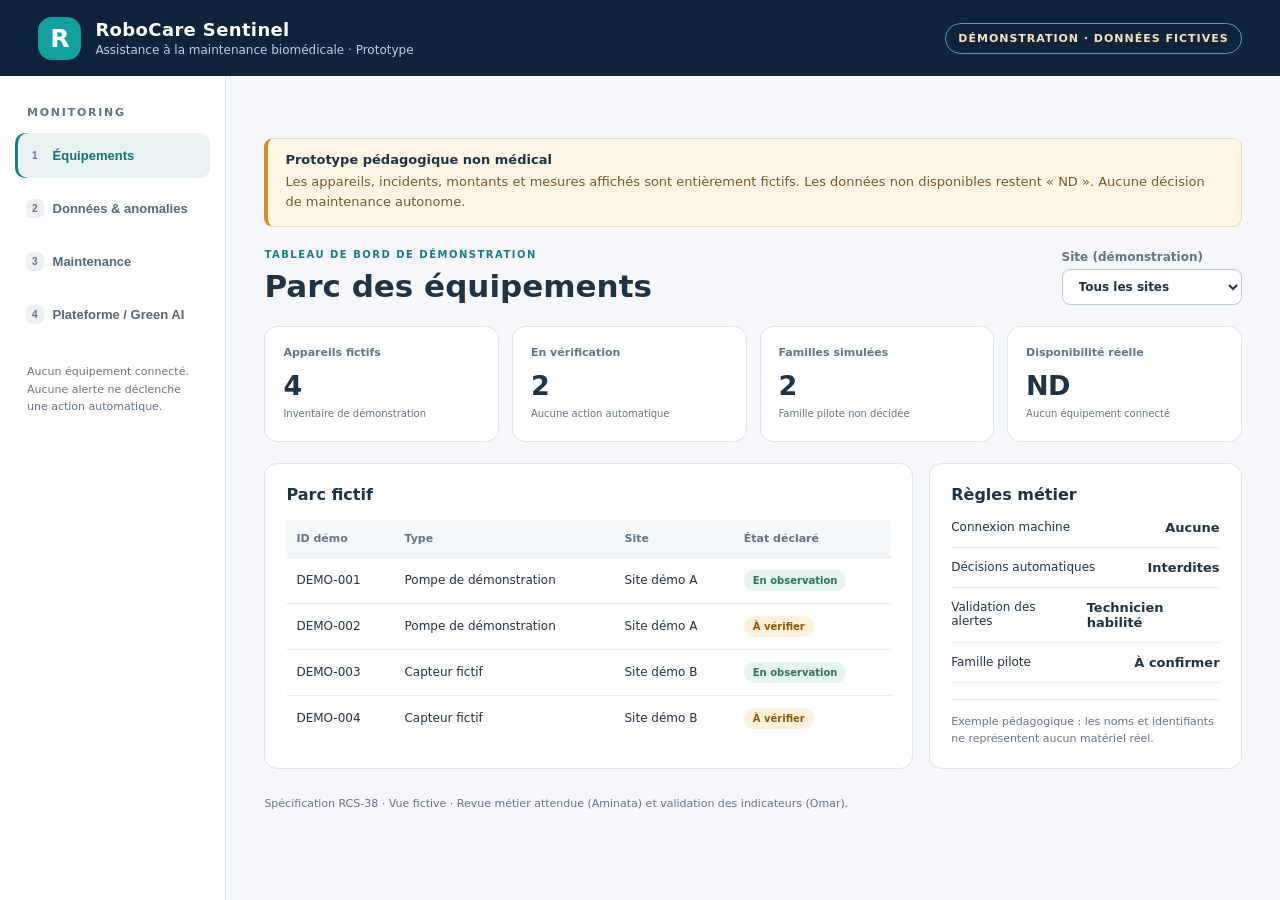
==== frontend/monitoring/index.html @ 45bf80dd "feat(RCS-38): prototype web monitoring 4 volets sur données fictives" ====
<!doctype html>
<html lang="fr">
<head>
  <meta charset="utf-8">
  <meta name="viewport" content="width=device-width,initial-scale=1">
  <meta name="description" content="Prototype web RoboCare Sentinel — quatre vues de monitoring sur données fictives.">
  <title>RoboCare Sentinel | Monitoring démonstration</title>
  <link rel="stylesheet" href="./style.css">
  <script defer src="./app.js"></script>
</head>
<body>
  <a class="skip" href="#main">Aller au contenu</a>
  <header class="masthead">
    <div class="brand">
      <span class="brand-symbol" aria-hidden="true">R</span>
      <div><strong>RoboCare Sentinel</strong><small>Assistance à la maintenance biomédicale · Prototype</small></div>
    </div>
    <div class="demo-label">DÉMONSTRATION · DONNÉES FICTIVES</div>
  </header>
  <div class="page">
    <aside class="sidebar" aria-label="Menu des indicateurs">
      <div class="nav-heading">Monitoring</div>
      <nav id="nav" aria-label="Sections de monitoring"></nav>
      <div class="sidebar-note">Aucun équipement connecté. Aucune alerte ne déclenche une action automatique.</div>
    </aside>
    <main id="main">
      <section class="notice" role="status">
        <strong>Prototype pédagogique non médical</strong>
        <p>Les appareils, incidents, montants et mesures affichés sont entièrement fictifs. Les données non disponibles restent « ND ». Aucune décision de maintenance autonome.</p>
      </section>
      <div class="toolbar">
        <div>
          <p class="eyebrow">Tableau de bord de démonstration</p>
          <h1 id="section-title">Chargement...</h1>
        </div>
        <label for="site-filter">Site (démonstration)
          <select id="site-filter" aria-label="Filtrer les données fictives par site">
            <option value="all">Tous les sites</option>
          </select>
        </label>
      </div>
      <div id="content" aria-live="polite"><p>Chargement des données de démonstration...</p></div>
      <footer>Spécification RCS-38 · Vue fictive · Revue métier attendue (Aminata) et validation des indicateurs (Omar).</footer>
    </main>
  </div>
</body>
</html>
---- frontend/monitoring/style.css ----
:root{font-family:Inter,ui-sans-serif,system-ui,-apple-system,Segoe UI,Roboto,sans-serif;--navy:#0d243b;--ink:#1e3346;--muted:#607486;--paper:#f5f7fb;--line:#dce5ed;--accent:#187c85;--warm:#8a4e08;--warn-bg:#fff6e5;--pale:#eaf5f4}
*{box-sizing:border-box}html,body{margin:0;min-height:100%;background:var(--paper);color:var(--ink)}
.skip{position:absolute;top:-100px;left:15px;background:white;padding:12px;z-index:10}.skip:focus{top:4px}
.masthead{background:var(--navy);color:white;min-height:76px;padding:16px clamp(18px,3vw,48px);display:flex;align-items:center;justify-content:space-between;gap:20px;flex-wrap:wrap}
.brand{display:flex;align-items:center;gap:14px}.brand-symbol{display:grid;place-items:center;background:#15a0a0;color:white;border-radius:14px;height:43px;width:43px;font-weight:800;font-size:25px}.brand strong{font-size:18px;letter-spacing:.02em}.brand small{display:block;color:#bbd4dc;font-size:12px;margin-top:3px}
.demo-label{border:1px solid #6697a5;border-radius:30px;color:#f5e4bb;font-size:11px;font-weight:700;letter-spacing:.09em;padding:8px 12px}
.page{display:grid;grid-template-columns:226px minmax(0,1fr);min-height:calc(100vh - 76px)}.sidebar{background:white;padding:30px 15px;border-right:1px solid var(--line)}.nav-heading{font-size:11px;letter-spacing:.16em;font-weight:700;color:var(--muted);text-transform:uppercase;margin:0 12px 14px}
#nav{display:grid;gap:8px}.nav-btn{border:0;width:100%;padding:13px 11px;text-align:left;display:flex;align-items:center;gap:9px;border-radius:10px;background:transparent;color:#526777;cursor:pointer;font-weight:600;font-size:13px}.nav-btn:hover,.nav-btn:focus-visible{background:#eef7f7;outline-offset:3px}.nav-btn[aria-current=page]{background:#e6f3f2;color:#116f77;box-shadow:inset 3px 0 var(--accent)}.nav-num{font-size:10px;padding:4px 6px;border-radius:6px;background:#ebf0f5;color:#607486}
.sidebar-note{font-size:11px;color:var(--muted);line-height:1.6;margin:26px 12px 0}
main{max-width:1400px;width:100%;padding:30px clamp(15px,3vw,46px);margin:auto}
.notice{border:1px solid #efd9ae;background:var(--warn-bg);border-left:4px solid #d28e29;padding:13px 17px;border-radius:9px;margin-bottom:22px;font-size:13px}.notice p{margin:5px 0 0;line-height:1.55;color:#71582c}
.toolbar{display:flex;justify-content:space-between;align-items:end;gap:18px;flex-wrap:wrap;margin:22px 0 21px}.eyebrow{color:var(--accent);text-transform:uppercase;letter-spacing:.15em;font-size:10px;font-weight:800;margin:0 0 8px}
h1{font-size:clamp(22px,3vw,31px);line-height:1.2;margin:0}h2{font-size:16px;margin:0 0 16px}h3{font-size:13px;margin:0 0 5px}
label{font-size:12px;font-weight:650;color:var(--muted);display:grid;gap:5px}select{background:white;color:var(--ink);border:1px solid #bacbd6;border-radius:8px;padding:9px 12px;min-width:180px;font:inherit}
.metric-grid{display:grid;grid-template-columns:repeat(4,minmax(0,1fr));gap:13px;margin:0 0 21px}.metric{background:#fff;padding:18px 18px 16px;border:1px solid var(--line);border-radius:13px;min-height:116px}.metric small{display:block;color:var(--muted);font-size:11px;font-weight:600;line-height:1.4}.metric strong{display:block;font-size:27px;margin:10px 0 0;letter-spacing:-.02em}.metric .sub{font-size:10px;color:var(--muted);margin-top:7px}
.panels{display:grid;grid-template-columns:minmax(0,1.35fr) minmax(230px,.65fr);gap:16px}.panel{background:white;border:1px solid var(--line);border-radius:13px;padding:21px;overflow:auto}.panel.full{grid-column:1/-1}
table{width:100%;border-collapse:collapse;font-size:12px;text-align:left}thead{color:var(--muted);background:#f4f8fa}th{font-weight:650;font-size:11px}td,th{padding:12px 10px;border-bottom:1px solid #e6edf2}tr:last-child td{border-bottom:0}
.tag{display:inline-block;border-radius:30px;padding:5px 9px;font-size:10px;font-weight:700;background:#e4f4ee;color:#2f725b}.tag.warn{background:#fff1dc;color:#8b5908}.tag.critical{background:#fbe9ea;color:#a63f45}.tag.nd{background:#eff2f5;color:#697885}
.empty{background:#f8fafc;border-radius:9px;padding:19px;color:#617587;font-size:13px;line-height:1.5}
.summary{display:grid;gap:12px}.summary-row{display:flex;justify-content:space-between;gap:10px;font-size:12px;padding-bottom:12px;border-bottom:1px solid #e7edf1}.summary-row strong{font-size:13px}
.hint{margin:16px 0 0;border-top:1px solid #e9edf2;padding-top:13px;font-size:11px;color:var(--muted);line-height:1.55}
bar{display:block;height:9px;background:#edf2f5;border-radius:20px;overflow:hidden}bar>i{display:block;background:#2d99a0;height:100%;border-radius:20px}
.bar-group{display:grid;gap:16px}.bar-heading{display:flex;justify-content:space-between;font-size:12px;font-weight:600;margin-bottom:7px}
footer{color:var(--muted);font-size:11px;padding:28px 0}
@media(max-width:1080px){.metric-grid{grid-template-columns:repeat(2,minmax(0,1fr))}.panels{grid-template-columns:1fr}.panel.full{grid-column:auto}}
@media(max-width:690px){.page{grid-template-columns:1fr}.sidebar{border-right:0;border-bottom:1px solid var(--line);padding:15px}.nav-heading,.sidebar-note{display:none}#nav{display:flex;overflow-x:auto;gap:5px}.nav-btn{white-space:nowrap;width:auto}.metric-grid{grid-template-columns:1fr 1fr}.toolbar{align-items:start}main{padding:22px 14px}.demo-label{font-size:9px}.brand small{font-size:10px}}
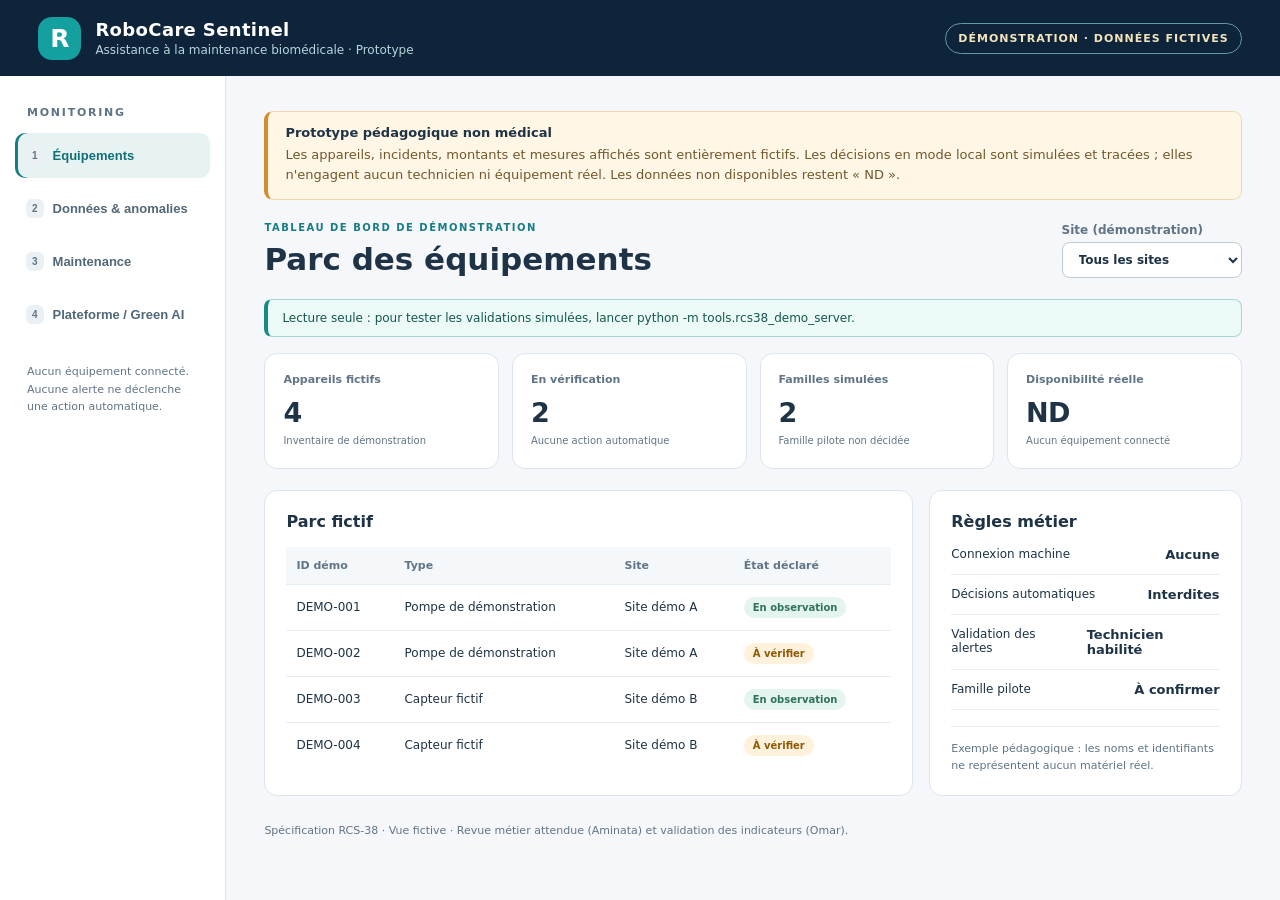
==== commit 0d8a8159: "feat(RCS-38): connecter les décisions de l'interface à l'API locale et au journal SQLite" ====
--- a/frontend/monitoring/index.html
+++ b/frontend/monitoring/index.html
@@ -26,7 +26,7 @@
     <main id="main">
       <section class="notice" role="status">
         <strong>Prototype pédagogique non médical</strong>
-        <p>Les appareils, incidents, montants et mesures affichés sont entièrement fictifs. Les données non disponibles restent « ND ». Aucune décision de maintenance autonome.</p>
+        <p>Les appareils, incidents, montants et mesures affichés sont entièrement fictifs. Les décisions en mode local sont simulées et tracées ; elles n'engagent aucun technicien ni équipement réel. Les données non disponibles restent « ND ».</p>
       </section>
       <div class="toolbar">
         <div>
@@ -39,7 +39,8 @@
           </select>
         </label>
       </div>
-      <div id="content" aria-live="polite"><p>Chargement des données de démonstration...</p></div>
+      <p id="feedback" class="feedback" role="status" aria-live="polite" hidden></p>
+      <div id="content"><p>Chargement des données de démonstration...</p></div>
       <footer>Spécification RCS-38 · Vue fictive · Revue métier attendue (Aminata) et validation des indicateurs (Omar).</footer>
     </main>
   </div>
--- a/frontend/monitoring/style.css
+++ b/frontend/monitoring/style.css
@@ -24,3 +24,16 @@
 footer{color:var(--muted);font-size:11px;padding:28px 0}
 @media(max-width:1080px){.metric-grid{grid-template-columns:repeat(2,minmax(0,1fr))}.panels{grid-template-columns:1fr}.panel.full{grid-column:auto}}
 @media(max-width:690px){.page{grid-template-columns:1fr}.sidebar{border-right:0;border-bottom:1px solid var(--line);padding:15px}.nav-heading,.sidebar-note{display:none}#nav{display:flex;overflow-x:auto;gap:5px}.nav-btn{white-space:nowrap;width:auto}.metric-grid{grid-template-columns:1fr 1fr}.toolbar{align-items:start}main{padding:22px 14px}.demo-label{font-size:9px}.brand small{font-size:10px}}
+
+/* Décisions fictives : contrôles et retours accessibles */
+.feedback{border:1px solid #a6d5d3;border-left:4px solid #168b84;background:#ecfaf7;padding:11px 14px;border-radius:8px;color:#15564f;font-size:12px;margin:0 0 16px}
+.feedback.error{border-color:#edc4bc;border-left-color:#bb5943;background:#fff1ed;color:#8c3527}
+.decision-controls{min-width:210px;display:flex;flex-wrap:wrap;align-items:end;gap:7px}
+.confirmation-label{width:100%;display:flex;flex-direction:row;align-items:center;gap:7px;color:#475c6d;font-size:11px;font-weight:600}
+.simulation-confirm{height:16px;width:16px;accent-color:#187c85}
+.action-btn{border:1px solid #a7ccd0;border-radius:7px;padding:7px 10px;font-size:11px;font-weight:700;background:#def4ef;color:#1c6b58;cursor:pointer}
+.action-btn.reject{background:#fff0e9;border-color:#e7bea9;color:#a14d2e}
+.action-btn:focus-visible,.reason-select:focus-visible{outline:3px solid #52c6bb;outline-offset:2px}
+.action-btn:disabled{opacity:.55;cursor:not-allowed}
+.reason-label{display:grid;gap:3px;flex:1;font-size:10px;min-width:145px}
+.reason-select{min-width:140px;font-size:11px;padding:7px}
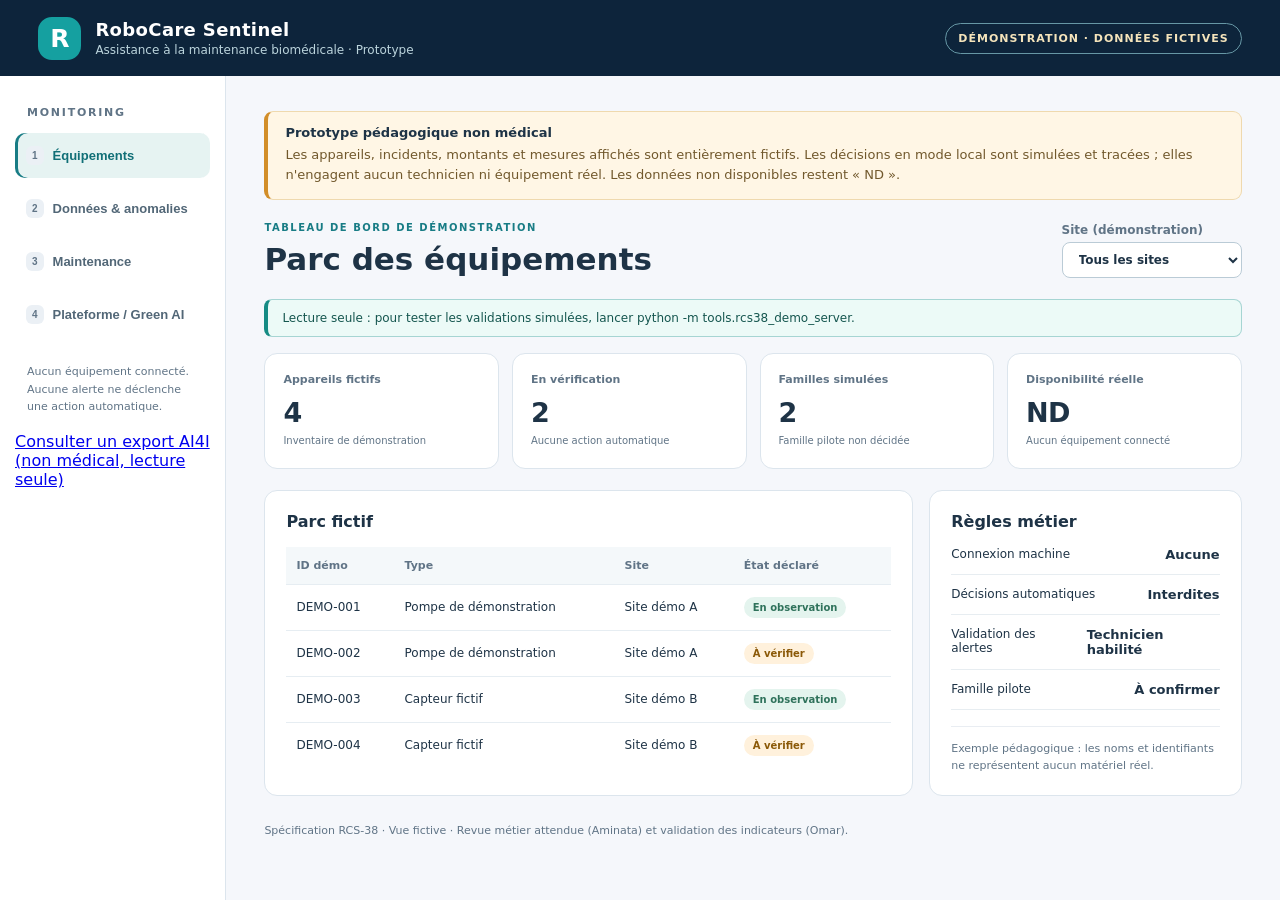
==== commit dfe960ce: "feat(RCS-38): link separate read-only AI4I page from demo monitoring" ====
--- a/frontend/monitoring/index.html
+++ b/frontend/monitoring/index.html
@@ -22,6 +22,7 @@
       <div class="nav-heading">Monitoring</div>
       <nav id="nav" aria-label="Sections de monitoring"></nav>
       <div class="sidebar-note">Aucun équipement connecté. Aucune alerte ne déclenche une action automatique.</div>
+      <p><a href="./ai4i_preview.html">Consulter un export AI4I (non médical, lecture seule)</a></p>
     </aside>
     <main id="main">
       <section class="notice" role="status">
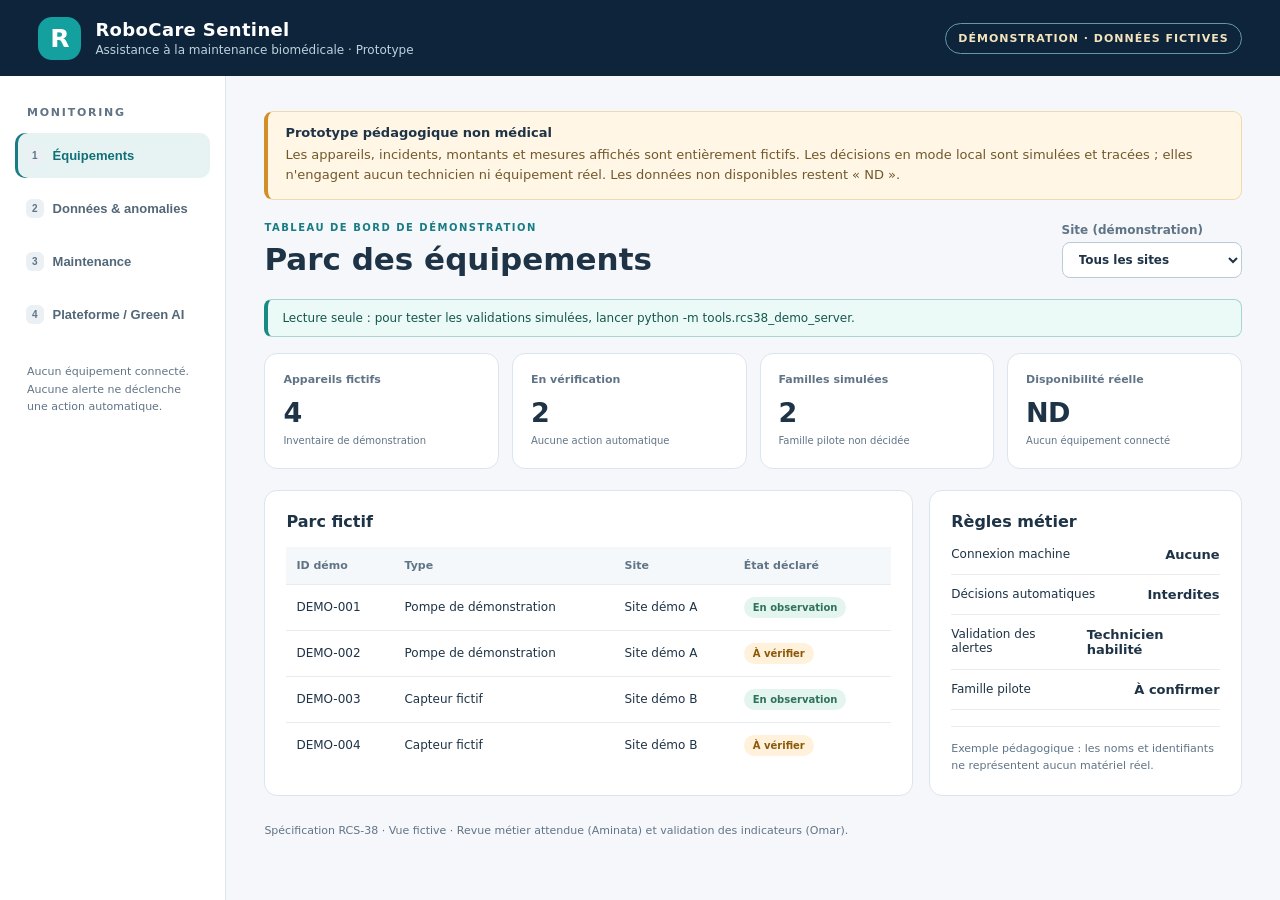
==== commit 934af1ec: "feat(RCS-38): port frontend/monitoring/index.html to reviewed main" ====
--- a/frontend/monitoring/index.html
+++ b/frontend/monitoring/index.html
@@ -22,7 +22,6 @@
       <div class="nav-heading">Monitoring</div>
       <nav id="nav" aria-label="Sections de monitoring"></nav>
       <div class="sidebar-note">Aucun équipement connecté. Aucune alerte ne déclenche une action automatique.</div>
-      <p><a href="./ai4i_preview.html">Consulter un export AI4I (non médical, lecture seule)</a></p>
     </aside>
     <main id="main">
       <section class="notice" role="status">
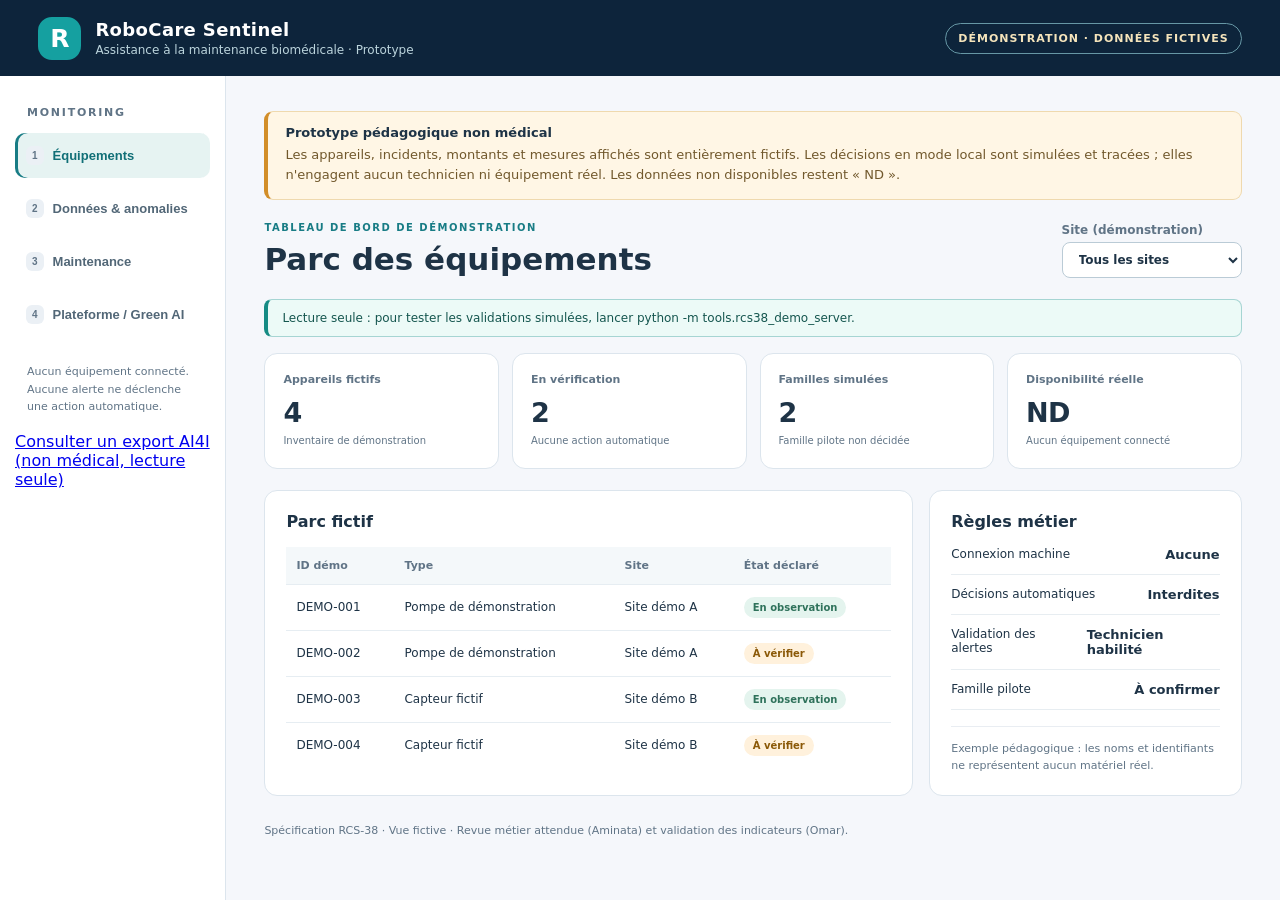
==== commit 97dcc6ca: "feat(RCS-38): add offline AI4I preview link to new monitoring branch" ====
--- a/frontend/monitoring/index.html
+++ b/frontend/monitoring/index.html
@@ -22,6 +22,7 @@
       <div class="nav-heading">Monitoring</div>
       <nav id="nav" aria-label="Sections de monitoring"></nav>
       <div class="sidebar-note">Aucun équipement connecté. Aucune alerte ne déclenche une action automatique.</div>
+      <p><a href="./ai4i_preview.html">Consulter un export AI4I (non médical, lecture seule)</a></p>
     </aside>
     <main id="main">
       <section class="notice" role="status">
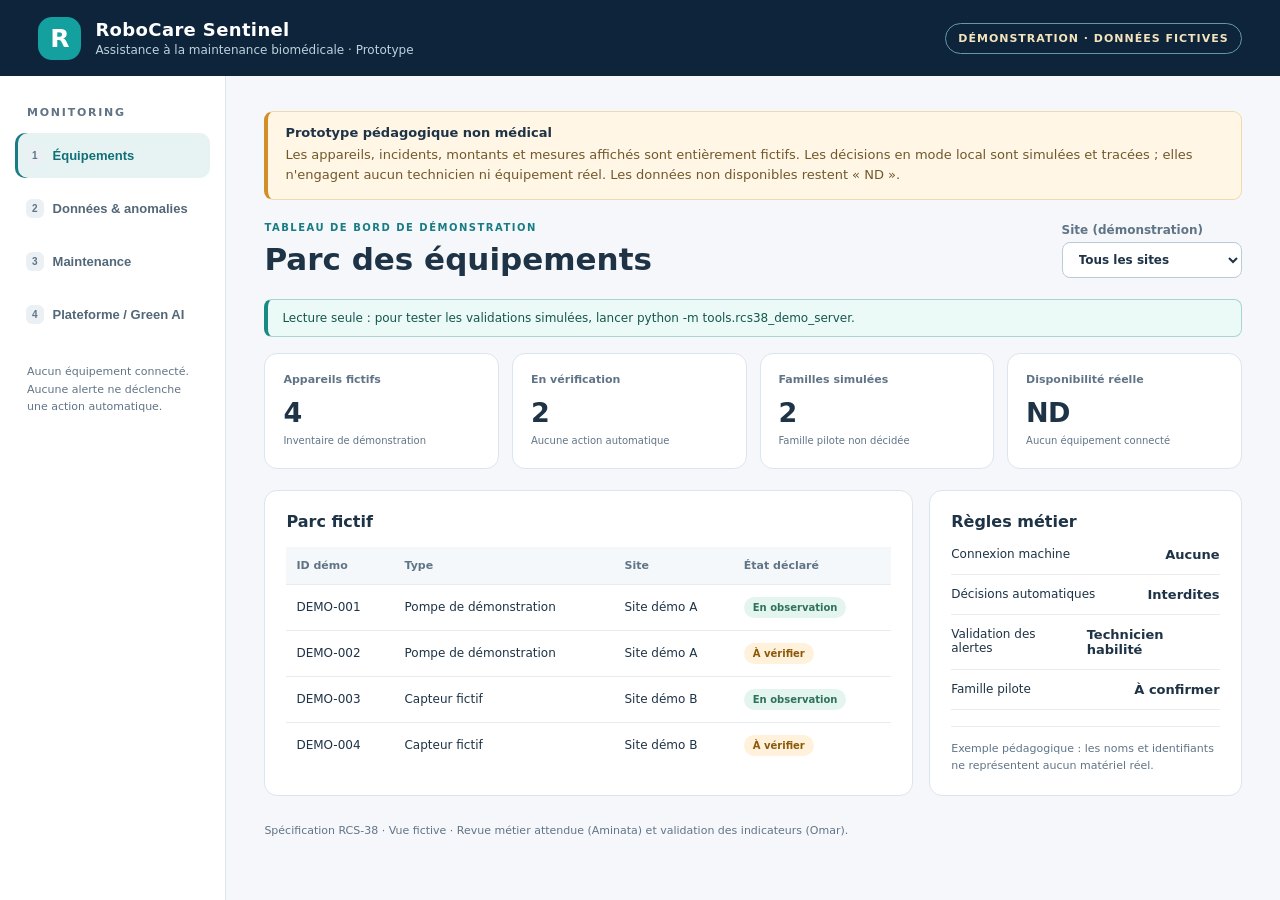
==== commit fc8523f2: "feat(RCS-38): intégrer les quatre vues et l'API locale sur le nouveau socle main (#31) * feat(RCS-38" ====
--- a/frontend/monitoring/index.html
+++ b/frontend/monitoring/index.html
@@ -22,7 +22,6 @@
       <div class="nav-heading">Monitoring</div>
       <nav id="nav" aria-label="Sections de monitoring"></nav>
       <div class="sidebar-note">Aucun équipement connecté. Aucune alerte ne déclenche une action automatique.</div>
-      <p><a href="./ai4i_preview.html">Consulter un export AI4I (non médical, lecture seule)</a></p>
     </aside>
     <main id="main">
       <section class="notice" role="status">
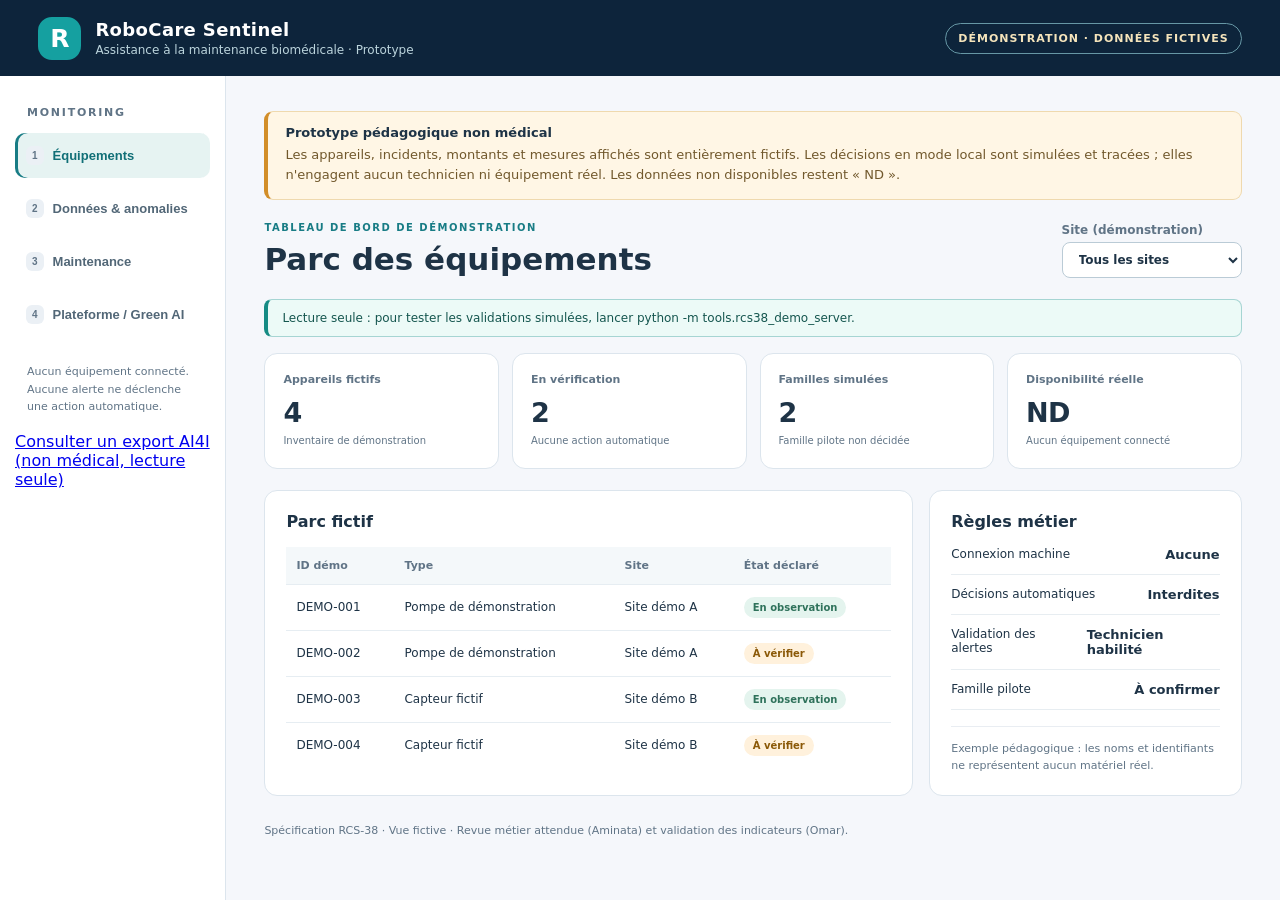
==== commit 4dee906a: "Merge 1dc64c451f20b041c1e00c4e53434ff030905613 into a660eace7e800e94cfabc73095828bc21d7d7236" ====
--- a/frontend/monitoring/index.html
+++ b/frontend/monitoring/index.html
@@ -22,6 +22,7 @@
       <div class="nav-heading">Monitoring</div>
       <nav id="nav" aria-label="Sections de monitoring"></nav>
       <div class="sidebar-note">Aucun équipement connecté. Aucune alerte ne déclenche une action automatique.</div>
+      <p><a href="./ai4i_preview.html">Consulter un export AI4I (non médical, lecture seule)</a></p>
     </aside>
     <main id="main">
       <section class="notice" role="status">
